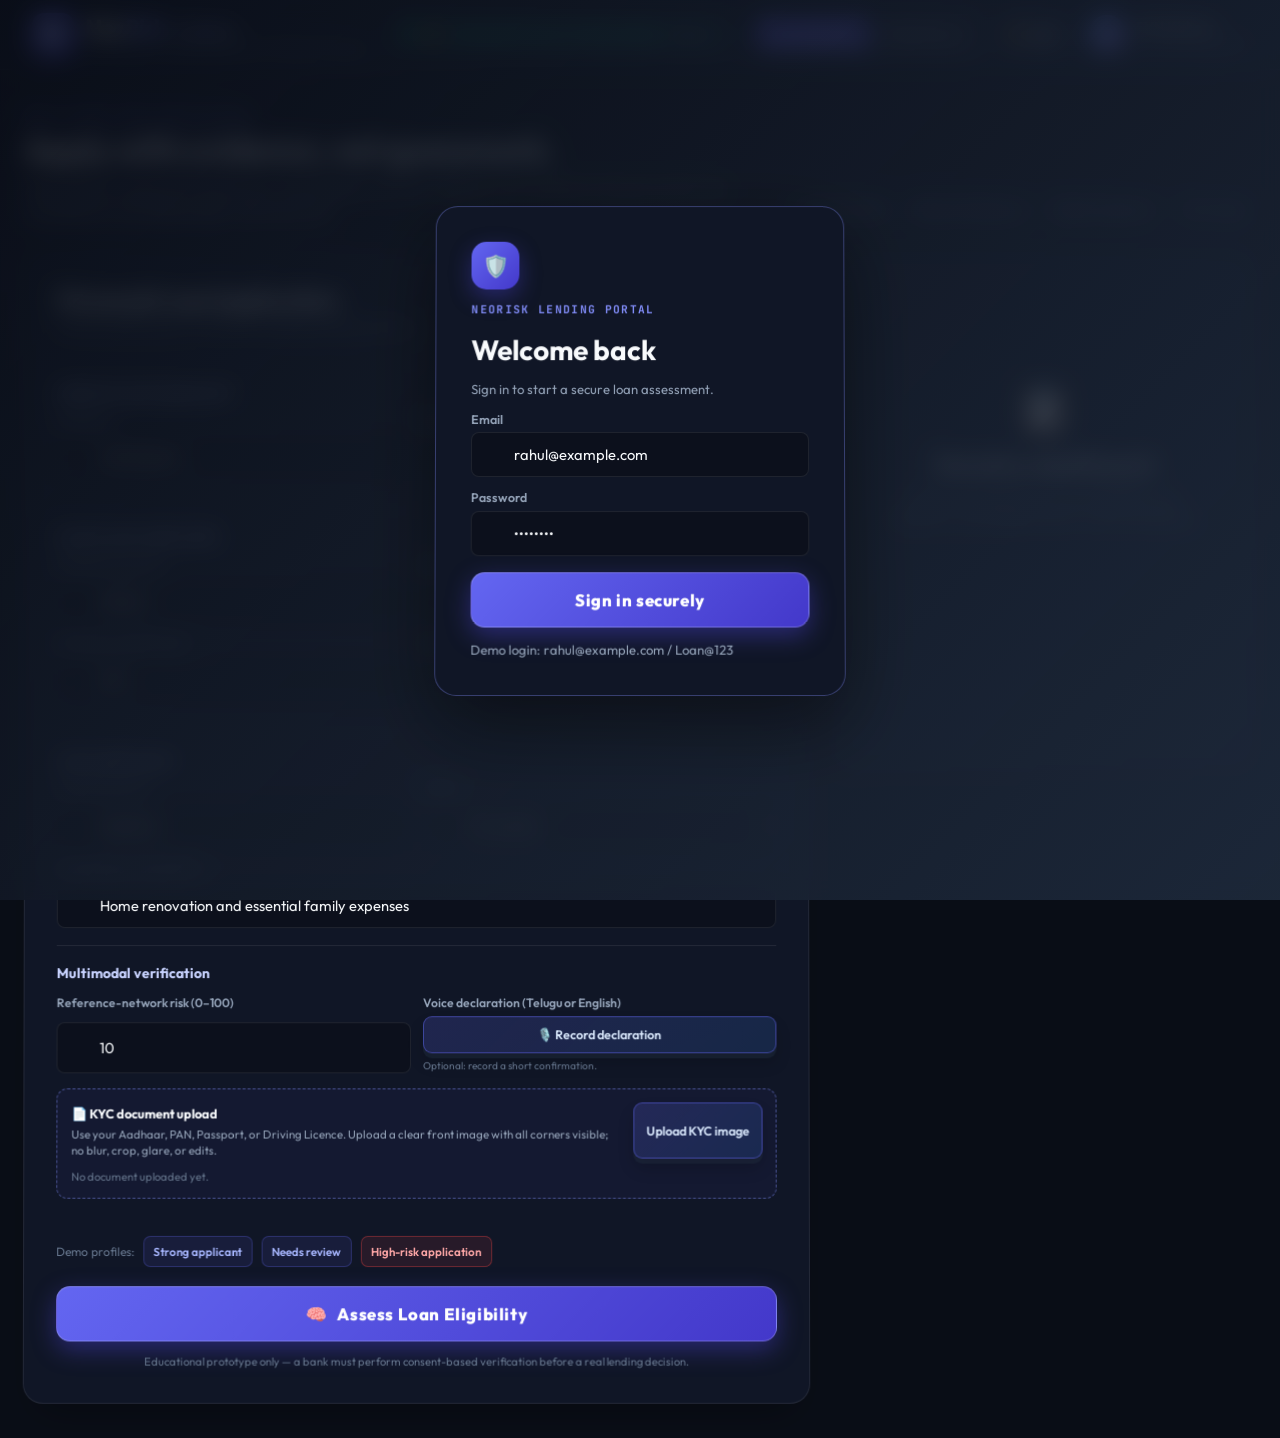
==== implementation/templates/index.html @ 33c54d76 "feat: Add PIN authentication (PhonePe-style) + update wallet owner to SVN Kishore" ====
<!DOCTYPE html>
<html lang="en">
<head>
  <meta charset="UTF-8">
  <meta name="viewport" content="width=device-width, initial-scale=1.0">
  <title>NeoRisk Lending — Multimodal Loan Assessment</title>
  <link rel="stylesheet" href="/static/css/style.css">
  <link rel="preconnect" href="https://fonts.googleapis.com">
  <link rel="preconnect" href="https://fonts.gstatic.com" crossorigin>
</head>
<body class="fintech-app">

<div class="login-overlay" id="login-overlay">
  <form class="login-card" onsubmit="loginUser(event)">
    <div class="login-mark">🛡️</div><span class="eyebrow">NEORISK LENDING PORTAL</span>
    <h1>Welcome back</h1><p>Sign in to start a secure loan assessment.</p>
    <label>Email<input id="login-email" class="app-input" type="email" value="rahul@example.com" required></label>
    <label>Password<input id="login-password" class="app-input" type="password" value="Loan@123" required></label>
    <button class="btn-pay-now" type="submit">Sign in securely</button>
    <small id="login-message">Demo login: rahul@example.com / Loan@123</small>
  </form>
</div>

<!-- ── TOAST NOTIFICATIONS ──────────────────────────────────────── -->
<div id="toast-container" aria-live="polite"></div>

<!-- ── NAVBAR ─────────────────────────────────────────────────── -->
<header class="app-header">
  <div class="header-inner">
    <div class="brand-group">
      <div class="brand-logo">
        <span class="logo-shield">🛡️</span>
      </div>
      <div class="brand-info">
        <div class="brand-title">Neo<span>Risk</span> <span class="badge-web">LENDING</span></div>
        <div class="brand-subtitle">Multimodal Loan Risk Assessment &bull; AI Decision Support</div>
      </div>
    </div>

    <!-- Center: AI Security Shield Status -->
    <div class="ai-shield-indicator" id="ai-shield-indicator" onclick="openInspector()">
      <span class="shield-pulse"></span>
      <span class="shield-icon">⚡</span>
      <span class="shield-text">AI Guardian Active (4 Deep Models)</span>
      <span class="shield-link">Inspect &rarr;</span>
    </div>

    <div class="mode-switch" aria-label="Application mode">
      <button class="mode-button active" id="loan-mode-button" onclick="setAppMode('loan')">Loan Assessment</button>
      <button class="mode-button" id="payment-mode-button" onclick="setAppMode('payment')">UPI Risk Demo</button>
    </div>

    <button class="theme-toggle" id="theme-toggle" type="button" onclick="toggleTheme()" aria-label="Switch color theme">☀️ <span>Light</span></button>

    <!-- Right: User Profile -->
    <div class="user-profile-header">
        <div class="user-avatar">SK</div>
       <div class="user-details">
         <div class="user-name" id="header-user-name">SVN Kishore</div>
        <div class="user-upi" id="header-upi">svnkishore@oksbi</div>
      </div>
    </div>
  </div>
</header>

<!-- ── MAIN APP CONTAINER ─────────────────────────────────────── -->
<section class="loan-workspace" id="loan-workspace">
  <div class="loan-intro">
    <div>
      <span class="eyebrow">END TO END LOAN APPLICATION</span>
      <h1>Apply with evidence, not guesswork.</h1>
      <p>Affordability, repayment behaviour, relationship risk, KYC, Telugu voice and loan-purpose intent are evaluated in one explainable credit decision.</p>
    </div>
    <div class="loan-model-tags"><span>Financial Profile</span><span>Repayment Sequence</span><span>Reference Network</span><span>KYC + Voice</span></div>
  </div>

  <div class="loan-grid">
    <form class="loan-form-card" id="loan-application-form" onsubmit="submitLoanApplication(event)">
      <div class="box-header"><h2>Personal Loan Application</h2><p>Fill the profile below to receive a simulated lender decision.</p></div>
      <div class="loan-form-section"><h3>Applicant and employment</h3>
        <div class="field-grid two"><label>Full name<input id="loan-name" class="app-input" required value="SVN Kishore"></label><label>Employment years<input id="loan-employment" class="app-input" type="number" min="0" step="0.5" required value="3"></label></div>
      </div>
      <div class="loan-form-section"><h3>Income and credit profile</h3>
        <div class="field-grid two"><label>Monthly income (₹)<input id="loan-income" class="app-input" type="number" min="1" required value="65000"></label><label>Monthly EMIs / obligations (₹)<input id="loan-obligations" class="app-input" type="number" min="0" required value="8000"></label><label>Credit score (300–900)<input id="loan-credit-score" class="app-input" type="number" min="300" max="900" required value="760"></label><label>Missed EMIs in last 12 months<input id="loan-missed-emis" class="app-input" type="number" min="0" max="12" required value="0"></label></div>
      </div>
      <div class="loan-form-section"><h3>Loan requirement</h3>
        <div class="field-grid two"><label>Loan amount (₹)<input id="loan-amount" class="app-input" type="number" min="10000" required value="300000"></label><label>Tenure<select id="loan-tenure" class="app-input"><option value="12">12 months</option><option value="24" selected>24 months</option><option value="36">36 months</option><option value="48">48 months</option><option value="60">60 months</option></select></label></div>
        <label>Loan purpose / declaration<input id="loan-purpose" class="app-input" value="Home renovation and essential family expenses" placeholder="Explain why you need the loan"></label>
      </div>
      <div class="loan-form-section"><h3>Multimodal verification</h3>
        <div class="field-grid two"><label>Reference-network risk (0–100)<input id="loan-network-risk" class="app-input" type="number" min="0" max="100" value="10"></label><div class="loan-voice-control"><span>Voice declaration (Telugu or English)</span><button class="btn-loan-voice" id="loan-voice-btn" type="button" onclick="toggleLoanVoice()">🎙️ Record declaration</button><small id="loan-voice-status">Optional: record a short confirmation.</small><input id="loan-voice" type="hidden"></div></div>
        <div class="kyc-upload-panel"><div><strong>📄 KYC document upload</strong><p>Use your Aadhaar, PAN, Passport, or Driving Licence. Upload a clear front image with all corners visible; no blur, crop, glare, or edits.</p></div><button type="button" class="btn-loan-voice" onclick="document.getElementById('loan-kyc-file').click()">Upload KYC image</button><input id="loan-kyc-file" type="file" accept="image/png,image/jpeg,image/webp" hidden onchange="uploadLoanKyc(event)"><small id="loan-kyc-status">No document uploaded yet.</small><input id="loan-kyc-score" type="hidden"></div>
      </div>
      <div class="loan-scenarios"><span>Demo profiles:</span><button type="button" onclick="loadLoanScenario('strong')">Strong applicant</button><button type="button" onclick="loadLoanScenario('review')">Needs review</button><button type="button" class="danger" onclick="loadLoanScenario('risky')">High-risk application</button></div>
      <button class="btn-pay-now loan-submit" type="submit"><span>🧠</span> Assess Loan Eligibility</button>
      <p class="loan-disclaimer">Educational prototype only — a bank must perform consent-based verification before a real lending decision.</p>
    </form>

    <aside class="loan-result-card" id="loan-result-card" aria-live="polite">
      <div class="result-empty" id="loan-result-empty"><div class="empty-icon">📋</div><h2>Decision dashboard</h2><p>Submit an application to view eligibility, risk evidence, and suitable lender recommendations.</p></div>
      <div id="loan-result-content" style="display:none;"></div>
    </aside>
  </div>
</section>

<main class="app-main" id="payment-workspace" style="display:none;">
  <div class="app-layout">

    <!-- ── LEFT: PAYMENT PORTAL ───────────────────────────────── -->
    <section class="payment-card-container">
      <div class="payment-box">
        <div class="box-header">
          <h2>Send Money via UPI</h2>
          <p>Transfer instantly to any bank account or UPI ID</p>
        </div>

        <!-- 1. Select / Enter Payee -->
        <div class="form-section">
          <label class="section-label">Payee / Recipient</label>
          
          <!-- Quick Contacts Selector -->
          <div class="quick-payees-list" id="quick-payees">
            <div class="payee-chip selected" onclick="selectPayee('ananya@okhdfcbank', 'Ananya Verma', 'friend')">
              <div class="payee-avatar friend">AV</div>
              <div class="payee-meta">
                <div class="payee-name">Ananya Verma</div>
                <div class="payee-upi">ananya@okhdfcbank</div>
              </div>
              <span class="verified-tag">✓ Verified</span>
            </div>

            <div class="payee-chip" onclick="selectPayee('electricity@bescom', 'BESCOM Electricity Bill', 'merchant')">
              <div class="payee-avatar merchant">⚡</div>
              <div class="payee-meta">
                <div class="payee-name">BESCOM Bill</div>
                <div class="payee-upi">electricity@bescom</div>
              </div>
              <span class="verified-tag">✓ Utility</span>
            </div>

            <div class="payee-chip alert" onclick="selectPayee('lottery_claim_99@upi', 'KBC Lottery Support', 'scammer')">
              <div class="payee-avatar scam">⚠️</div>
              <div class="payee-meta">
                <div class="payee-name">Lottery Prize Claim</div>
                <div class="payee-upi">lottery_claim_99@upi</div>
              </div>
              <span class="flag-tag">New Payee</span>
            </div>
          </div>

          <!-- Custom Payee Input -->
          <div class="input-with-icon">
            <span class="input-icon">👤</span>
            <input type="text" id="payee-input" class="app-input" 
                   value="ananya@okhdfcbank" 
                   placeholder="Enter UPI ID, Phone Number, or Account">
          </div>
        </div>

        <!-- 2. Enter Amount -->
        <div class="form-section">
          <label class="section-label">Enter Amount</label>
          <div class="amount-input-wrap">
            <span class="currency-symbol">₹</span>
            <input type="number" id="pay-amount" class="amount-input" value="1200" placeholder="0" min="1">
          </div>

          <!-- Quick Amount Chips -->
          <div class="quick-amounts">
            <button type="button" class="amount-chip" onclick="setAmount(200)">+₹200</button>
            <button type="button" class="amount-chip" onclick="setAmount(1200)">+₹1,200</button>
            <button type="button" class="amount-chip" onclick="setAmount(5000)">+₹5,000</button>
            <button type="button" class="amount-chip danger" onclick="setAmount(50000)">+₹50,000 (Max Drain)</button>
          </div>
        </div>

        <!-- 3. Add Note / Reason (Natural NLP Input for DeBERTa-v3) -->
        <div class="form-section">
          <label class="section-label">Add a Note (Purpose of Payment)</label>
          <div class="input-with-icon">
            <span class="input-icon">📝</span>
            <input type="text" id="pay-note" class="app-input" 
                   value="Dinner bill split from yesterday" 
                   placeholder="e.g. Dinner, rent, or urgent lottery claim...">
          </div>

          <!-- Quick Note Presets -->
          <div class="note-presets">
            <span class="presets-title">Sample Scenarios:</span>
            <button type="button" class="preset-tag success" onclick="setScenario('legit')">Normal: Dinner split</button>
            <button type="button" class="preset-tag telugu" onclick="setScenario('telugu')">తెలుగు: అర్జెంట్ డబ్బు</button>
            <button type="button" class="preset-tag danger" onclick="setScenario('fraud')">Phishing: Lottery OTP unblock</button>
          </div>
        </div>

        <!-- 4. Real-time Security Authorizations (Voice & KYC) -->
        <div class="security-accordion">
          <div class="security-accordion-header">
            <span>🛡️ Biometric &amp; Security Authorization</span>
            <span class="badge-optional">Secured by Whisper + ViT</span>
          </div>

          <div class="security-accordion-body">
            <!-- Voice Modality -->
            <div class="auth-row">
              <div class="auth-info">
                <div class="auth-title">🎙️ Voice Confirmation (Whisper ASR)</div>
                <div class="auth-desc">Speak in Telugu or English to authorize transaction</div>
              </div>
              <button type="button" class="btn-voice-auth" id="voice-auth-btn" onclick="toggleVoiceAuth()">
                <span id="voice-btn-label">Record Voice</span>
              </button>
            </div>
            
            <div class="voice-feedback" id="voice-feedback" style="display:none;">
              <canvas id="app-waveform" width="500" height="40"></canvas>
              <div class="voice-transcript-text" id="voice-transcript-text"></div>
            </div>

            <!-- KYC / ID Card Modality -->
            <div class="auth-row" style="margin-top: 12px;">
              <div class="auth-info">
                <div class="auth-title">📷 KYC ID Verification (ViT-B/16)</div>
                <div class="auth-desc">Required for high-value or unverified beneficiaries</div>
              </div>
              <button type="button" class="btn-kyc-upload" id="kyc-upload-btn" onclick="document.getElementById('kyc-file').click()">
                <span id="kyc-btn-label">Upload ID</span>
              </button>
              <input type="file" id="kyc-file" accept="image/*" style="display:none;" onchange="handleKYCUpload(event)">
            </div>
            <div class="kyc-preview-row" id="kyc-preview-row" style="display:none;">
              <img id="kyc-thumb" class="kyc-thumb" src="" alt="KYC Thumbnail">
              <span class="kyc-badge">✅ ID Attached for ViT Scanning</span>
            </div>
          </div>
        </div>

        <!-- 5. Pay Button -->
        <div class="action-section">
          <button type="button" class="btn-pay-now" id="pay-now-btn" onclick="executePayment()">
            <span class="lock-icon">🔒</span>
            <span id="pay-btn-text">PAY ₹1,200 NOW</span>
          </button>
          <div class="payment-disclaimer">
            <span>⚡ Instant Bank Settlement</span> &bull; 
            <span>🔒 256-bit Multi-Modal Neural Encryption</span>
          </div>
        </div>

      </div>
    </section>

    <!-- ── RIGHT: BANK CARD & ACTIVITY LEDGER ─────────────────── -->
    <aside class="banking-sidebar">
      
      <!-- Virtual SBI Debit Card -->
      <div class="bank-card sbi-card">
        <div class="card-chip-row">
          <div class="emv-chip"></div>
          <div class="card-type">RuPay Platinum</div>
        </div>
        <div class="card-balance-label">AVAILABLE BALANCE</div>
        <div class="card-balance-val" id="wallet-balance">₹50,000.00</div>
        <div class="card-footer">
          <div class="card-holder-meta">
            <div class="holder-name">RAHUL SHARMA</div>
            <div class="card-number">•••• •••• •••• 4219</div>
          </div>
          <div class="bank-brand">SBI</div>
        </div>
      </div>

      <!-- Quick Action Stats -->
      <div class="safety-stats-card">
        <div class="stat-header">
          <span>🛡️ NeoRisk AI Shield Status</span>
          <span class="live-dot"></span>
        </div>
        <div class="model-mini-grid">
          <div class="mini-model-pill" title="Vision Transformer"><span class="dot green"></span> ViT-B/16</div>
          <div class="mini-model-pill" title="NLP Intent Model"><span class="dot green"></span> DeBERTa-v3</div>
          <div class="mini-model-pill" title="Tabular PaySim Model"><span class="dot green"></span> FT-Transformer</div>
          <div class="mini-model-pill" title="Telugu Speech Model"><span class="dot green"></span> Whisper ASR</div>
        </div>
        <button class="btn-inspector-open" onclick="openInspector()">
          🔍 Open AI Security Inspector
        </button>
      </div>

      <!-- Recent Transactions Activity -->
      <div class="recent-activity-card">
        <div class="activity-header">
          <h3>Recent Transactions</h3>
          <span class="filter-text">Today</span>
        </div>
        <div class="activity-list" id="activity-list">
          <div class="activity-item success">
            <div class="act-icon">☕</div>
            <div class="act-info">
              <div class="act-title">Starbucks Cafe</div>
              <div class="act-time">10:42 AM &bull; UPI Payment</div>
            </div>
            <div class="act-amount debit">-₹350.00</div>
          </div>

          <div class="activity-item success">
            <div class="act-icon">💼</div>
            <div class="act-info">
              <div class="act-title">Salary Credited</div>
              <div class="act-time">Yesterday &bull; NEFT Transfer</div>
            </div>
            <div class="act-amount credit">+₹65,000.00</div>
          </div>

          <div class="activity-item blocked">
            <div class="act-icon">🛑</div>
            <div class="act-info">
              <div class="act-title">Phishing Scam Blocked</div>
              <div class="act-time">Yesterday &bull; AI Shield Defense</div>
            </div>
            <div class="act-amount blocked">BLOCKED</div>
          </div>
        </div>
      </div>

    </aside>

  </div>
</main>

<!-- ── PAYMENT RESULT MODAL (GPay / PhonePe Authentic Flow) ───── -->
<div class="modal-overlay" id="payment-modal" style="display:none;">
  <div class="result-card" id="result-card">

    <!-- Success State -->
    <div id="modal-success" style="display:none;">
      <div class="result-animation-icon success">
        <svg class="checkmark-svg" viewBox="0 0 52 52">
          <circle class="checkmark-circle" cx="26" cy="26" r="25" fill="none"/>
          <path class="checkmark-check" fill="none" d="M14.1 27.2l7.1 7.2 16.7-16.8"/>
        </svg>
      </div>
      <h2 class="result-title text-success">Payment Successful!</h2>
      <div class="result-amount" id="success-amount">₹1,200.00</div>
      <div class="result-payee" id="success-payee">Paid to Ananya Verma</div>
      
      <div class="receipt-box">
        <div class="receipt-row"><span>Transaction ID</span><span id="success-tx-id" class="mono">UPI/2026/...</span></div>
        <div class="receipt-row"><span>Debited From</span><span>SBI Account •••• 4219</span></div>
        <div class="receipt-row"><span>AI Risk Score</span><span class="text-success font-bold" id="success-risk-score">12 / 100 (Safe)</span></div>
      </div>

      <div class="modal-actions">
        <button class="btn-modal-primary" onclick="closeModal()">Done</button>
        <button class="btn-modal-secondary" onclick="viewAuditDetails()">🔍 View AI Security Audit</button>
      </div>
    </div>

    <!-- Blocked Fraud State -->
    <div id="modal-blocked" style="display:none;">
      <div class="result-animation-icon blocked">
        <div class="shield-block-icon">🛑</div>
      </div>
      <h2 class="result-title text-danger">Payment Blocked by AI Guardian</h2>
      <div class="result-sub-alert">Potential Financial Cyber Threat Prevented</div>
      <div class="result-amount danger" id="blocked-amount">₹50,000.00</div>
      
      <div class="threat-alert-box">
        <div class="threat-title">⚠️ Threat Analysis Detected:</div>
        <ul class="threat-list" id="blocked-reasons">
          <li>Account Draining Pattern: Whole balance transferred to empty beneficiary.</li>
          <li>NLP Phishing Intent: High-risk urgency keywords detected.</li>
        </ul>
      </div>

      <div class="receipt-box">
        <div class="receipt-row"><span>Target Account</span><span id="blocked-payee" class="mono">lottery_claim_99@upi</span></div>
        <div class="receipt-row"><span>Your Funds</span><span class="text-success font-bold">100% Protected (No money debited)</span></div>
        <div class="receipt-row"><span>Overall Risk Score</span><span class="text-danger font-bold" id="blocked-risk-score">84 / 100 (Critical)</span></div>
      </div>

      <div class="modal-actions">
        <button class="btn-modal-danger" onclick="closeModal()">Close &amp; Secure Account</button>
        <button class="btn-modal-secondary" onclick="viewAuditDetails()">🔍 Inspect AI Model Tensors</button>
      </div>
    </div>

    <!-- Flagged State -->
    <div id="modal-flagged" style="display:none;">
      <div class="result-animation-icon flagged">
        <div class="shield-flag-icon">⚠️</div>
      </div>
      <h2 class="result-title text-warning">Secondary Review Required</h2>
      <div class="result-sub-alert">Unusual activity detected. Bank verification needed.</div>
      <div class="result-amount warning" id="flagged-amount">₹15,000.00</div>

      <div class="threat-alert-box">
        <div class="threat-title">⚠️ Suspicious Indicators:</div>
        <ul class="threat-list" id="flagged-reasons"></ul>
      </div>

      <div class="modal-actions">
        <button class="btn-modal-primary" onclick="closeModal()">Proceed with OTP</button>
        <button class="btn-modal-secondary" onclick="viewAuditDetails()">🔍 View AI Audit</button>
      </div>
    </div>

  </div>
</div>

<!-- ── AI SECURITY INSPECTOR DRAWER (For Viva / Evaluation) ───── -->
<div class="inspector-drawer" id="inspector-drawer" style="display:none;">
  <div class="drawer-header">
    <div class="drawer-title-group">
      <div class="drawer-title">🛡️ NeoRisk AI Security Inspector</div>
      <div class="drawer-sub">Live Deep Learning Modality Diagnostics &bull; Team 30</div>
    </div>
    <button class="btn-close-drawer" onclick="closeInspector()">&times;</button>
  </div>

  <div class="drawer-content">
    
    <!-- Unified Risk Meter -->
    <div class="inspector-section">
      <div class="inspector-label">CROSS-ATTENTION FUSION GAUGE</div>
      <div class="gauge-display-mini">
        <div class="gauge-score-large" id="drawer-score">--</div>
        <div class="gauge-verdict-tag" id="drawer-verdict">Awaiting Transaction</div>
      </div>
    </div>

    <!-- 4 Modality Breakdown Bars -->
    <div class="inspector-section">
      <div class="inspector-label">MODALITY RISK PROBABILITIES</div>
      <div class="mod-meter-list">
        
        <div class="mod-meter-item">
          <div class="mod-meter-head">
            <span>🖼️ Vision (ViT-B/16)</span>
            <span id="drawer-prob-vit" class="mono font-bold">0%</span>
          </div>
          <div class="meter-bar-track">
            <div class="meter-bar-fill" id="drawer-bar-vit" style="width: 0%;"></div>
          </div>
        </div>

        <div class="mod-meter-item">
          <div class="mod-meter-head">
            <span>📝 Intent NLP (DeBERTa-v3)</span>
            <span id="drawer-prob-deberta" class="mono font-bold">0%</span>
          </div>
          <div class="meter-bar-track">
            <div class="meter-bar-fill" id="drawer-bar-deberta" style="width: 0%;"></div>
          </div>
        </div>

        <div class="mod-meter-item">
          <div class="mod-meter-head">
            <span>📊 Tabular Pattern (FT-Transformer)</span>
            <span id="drawer-prob-ft" class="mono font-bold">0%</span>
          </div>
          <div class="meter-bar-track">
            <div class="meter-bar-fill" id="drawer-bar-ft" style="width: 0%;"></div>
          </div>
        </div>

        <div class="mod-meter-item">
          <div class="mod-meter-head">
            <span>🎤 Voice &amp; Stress (Whisper ASR)</span>
            <span id="drawer-prob-whisper" class="mono font-bold">0%</span>
          </div>
          <div class="meter-bar-track">
            <div class="meter-bar-fill" id="drawer-bar-whisper" style="width: 0%;"></div>
          </div>
        </div>

      </div>
    </div>

    <!-- Live System Specs -->
    <div class="inspector-section">
      <div class="inspector-label">NEURAL NETWORK SPECIFICATIONS</div>
      <div class="specs-table">
        <div class="spec-row"><span>ViT-B/16</span><span class="mono">86M params &bull; 224x224 KYC</span></div>
        <div class="spec-row"><span>DeBERTa-v3</span><span class="mono">183M params &bull; 128 tokens</span></div>
        <div class="spec-row"><span>FT-Transformer</span><span class="mono">PaySim 12 Tabular Features</span></div>
        <div class="spec-row"><span>Whisper-TE</span><span class="mono">244M params &bull; Telugu ASR</span></div>
        <div class="spec-row"><span>Fusion</span><span class="mono">Cross-Attention (2 heads, 16-dim)</span></div>
      </div>
    </div>

  </div>
</div>

<script src="/static/js/main.js"></script>
</body>
</html>
---- static/css/style.css ----
@import url('https://fonts.googleapis.com/css2?family=Outfit:wght@300;400;500;600;700;800;900&family=JetBrains+Mono:wght@400;500;600;700&display=swap');

:root {
  --bg-main: #090d16;
  --bg-surface: #101626;
  --bg-surface-elevated: #161e33;
  --border-subtle: rgba(255, 255, 255, 0.08);
  --border-focus: #4f46e5;
  
  --primary: #4f46e5;
  --primary-gradient: linear-gradient(135deg, #6366f1 0%, #4338ca 100%);
  --success: #10b981;
  --success-bg: rgba(16, 185, 129, 0.12);
  --danger: #ef4444;
  --danger-bg: rgba(239, 68, 68, 0.12);
  --warning: #f59e0b;
  --warning-bg: rgba(245, 158, 11, 0.12);

  --text-primary: #f8fafc;
  --text-secondary: #94a3b8;
  --text-muted: #64748b;
  
  --radius-lg: 20px;
  --radius-md: 14px;
  --radius-sm: 8px;
  --font-mono: 'JetBrains Mono', monospace;
}

* {
  box-sizing: border-box;
  margin: 0;
  padding: 0;
}

body.fintech-app {
  background-color: var(--bg-main);
  color: var(--text-primary);
  font-family: 'Outfit', -apple-system, sans-serif;
  min-height: 100vh;
  display: flex;
  flex-direction: column;
  background-image: 
    radial-gradient(circle at 10% 20%, rgba(99, 102, 241, 0.06), transparent 30%),
    radial-gradient(circle at 90% 80%, rgba(16, 185, 129, 0.04), transparent 30%);
  background-attachment: fixed;
}

.login-overlay { position:fixed; inset:0; z-index:100; display:grid; place-items:center; padding:1rem; background:linear-gradient(135deg,rgba(9,13,22,.82),rgba(30,41,59,.92)); backdrop-filter:blur(12px); }
.login-card { width:min(410px,100%); display:grid; gap:.8rem; background:var(--bg-surface); border:1px solid rgba(129,140,248,.35); border-radius:22px; padding:2.2rem; box-shadow:0 28px 80px rgba(0,0,0,.48); transform:perspective(1000px) rotateX(1deg); }
.login-mark { width:48px; height:48px; display:grid; place-items:center; border-radius:15px; font-size:1.35rem; background:var(--primary-gradient); box-shadow:0 8px 22px rgba(79,70,229,.35); }.login-card h1{font-size:1.75rem;margin-top:.2rem}.login-card p,.login-card small{color:var(--text-secondary);font-size:.82rem;line-height:1.45}.login-card label{display:grid;gap:.35rem;color:var(--text-secondary);font-size:.78rem;font-weight:600}.login-card .app-input{width:100%;margin:0}.login-card .btn-pay-now{width:100%;margin-top:.25rem}

/* ── Loan assessment workspace ──────────────────────────────── */
.mode-switch { display:flex; gap:6px; padding:5px; background:rgba(255,255,255,.05); border:1px solid var(--border-subtle); border-radius:10px; }
.mode-button { border:0; background:transparent; color:var(--text-secondary); padding:7px 10px; border-radius:7px; font:600 .75rem 'Outfit',sans-serif; cursor:pointer; }
.mode-button.active { background:#4f46e5; color:#fff; }
.theme-toggle { display:flex; align-items:center; gap:5px; border:1px solid var(--border-subtle); background:rgba(255,255,255,.05); color:var(--text-primary); border-radius:999px; padding:7px 10px; cursor:pointer; font:600 .75rem 'Outfit',sans-serif; }
.loan-workspace { max-width:1300px; width:100%; margin:2.2rem auto; padding:0 1.5rem; }
.loan-intro { display:flex; align-items:end; justify-content:space-between; gap:2rem; margin:0 0 1.6rem; }
.eyebrow { color:#818cf8; font:700 .7rem var(--font-mono); letter-spacing:.12em; }
.loan-intro h1 { font-size:2rem; line-height:1.1; margin:.45rem 0 .6rem; }
.loan-intro p { max-width:720px; color:var(--text-secondary); line-height:1.5; }
.loan-model-tags { display:flex; flex-wrap:wrap; justify-content:flex-end; gap:.45rem; }
.loan-model-tags span { border:1px solid rgba(99,102,241,.42); border-radius:999px; color:#c7d2fe; padding:.42rem .65rem; font-size:.73rem; white-space:nowrap; }
.loan-grid { display:grid; grid-template-columns:minmax(0,1.3fr) minmax(330px,.7fr); gap:1.5rem; align-items:start; }
.loan-form-card,.loan-result-card { background:var(--bg-surface); border:1px solid var(--border-subtle); border-radius:var(--radius-lg); padding:2rem; box-shadow:0 20px 40px -15px rgba(0,0,0,.35); }
.loan-form-card,.loan-result-card,.bank-card,.safety-stats-card,.recent-activity-card { transform:perspective(1100px) rotateX(.35deg); transition:transform .25s ease,box-shadow .25s ease; }
.loan-form-card:hover,.loan-result-card:hover,.bank-card:hover,.safety-stats-card:hover,.recent-activity-card:hover { transform:perspective(1100px) rotateX(0) translateY(-4px); box-shadow:0 24px 52px -18px rgba(0,0,0,.48); }
.loan-form-section { border-top:1px solid var(--border-subtle); padding:1.1rem 0; }
.loan-form-section h3 { font-size:.88rem; margin-bottom:.8rem; color:#c7d2fe; }
.field-grid { display:grid; gap:.75rem; margin-bottom:.75rem; }
.field-grid.two { grid-template-columns:1fr 1fr; }
.loan-form-card label { display:grid; gap:.38rem; color:var(--text-secondary); font-size:.76rem; font-weight:600; }
.loan-form-card .app-input { width:100%; margin:0; }
.loan-form-card select.app-input { appearance:auto; }
.check-line { display:flex !important; align-items:center; grid-template-columns:auto 1fr; margin-top:.15rem; cursor:pointer; }
.check-line input { accent-color:#6366f1; width:16px; height:16px; }
.loan-voice-control { display:grid; gap:.38rem; color:var(--text-secondary); font-size:.76rem; font-weight:600; }
.loan-voice-control small { color:var(--text-muted); line-height:1.35; font-weight:400; }
.kyc-upload-panel { display:grid; grid-template-columns:1fr auto; gap:.65rem; margin-top:.9rem; padding:.85rem; border:1px dashed rgba(129,140,248,.48); border-radius:11px; background:rgba(99,102,241,.05); }.kyc-upload-panel strong{font-size:.8rem}.kyc-upload-panel p{margin:.25rem 0 0;color:var(--text-secondary);font-size:.72rem;line-height:1.4}.kyc-upload-panel small{grid-column:1/-1;color:var(--text-muted);font-size:.7rem;line-height:1.35}.kyc-upload-panel .kyc-status.safe{color:#34d399}.kyc-upload-panel .kyc-status.risk{color:#fca5a5}
.btn-loan-voice { border:1px solid rgba(99,102,241,.5); background:linear-gradient(135deg,rgba(99,102,241,.2),rgba(59,130,246,.16)); color:#dbeafe; padding:.65rem .75rem; border-radius:9px; font:600 .78rem 'Outfit',sans-serif; cursor:pointer; box-shadow:0 5px 0 rgba(30,41,59,.55),0 10px 16px rgba(0,0,0,.16); transition:all .15s ease; }
.btn-loan-voice:hover { transform:translateY(-2px); }.btn-loan-voice:active { transform:translateY(3px); box-shadow:0 2px 0 rgba(30,41,59,.55); }.btn-loan-voice.recording { background:linear-gradient(135deg,#dc2626,#ef4444); border-color:#fca5a5; animation:voicePulse 1s infinite; }.btn-loan-voice:disabled { opacity:.65; cursor:wait; }
@keyframes voicePulse { 50% { box-shadow:0 5px 0 rgba(127,29,29,.7),0 0 0 7px rgba(239,68,68,.12); } }
.loan-scenarios { display:flex; flex-wrap:wrap; align-items:center; gap:.55rem; margin:1.2rem 0; color:var(--text-muted); font-size:.75rem; }
.loan-scenarios button { color:#a5b4fc; background:rgba(99,102,241,.1); border:1px solid rgba(99,102,241,.28); padding:.42rem .6rem; border-radius:7px; cursor:pointer; font:600 .72rem 'Outfit',sans-serif; }
.loan-scenarios button.danger { color:#fca5a5; border-color:rgba(239,68,68,.35); background:rgba(239,68,68,.1); }
.loan-submit { width:100%; margin:0; }
.loan-disclaimer { margin-top:.85rem; text-align:center; color:var(--text-muted); font-size:.7rem; line-height:1.4; }
.loan-result-card { min-height:520px; position:sticky; top:86px; }
.result-empty { color:var(--text-secondary); text-align:center; padding:6rem 1rem; }
.result-empty h2 { color:var(--text-primary); margin:.8rem 0 .5rem; }
.result-empty p { line-height:1.5; font-size:.88rem; }
.empty-icon { font-size:2.8rem; }
.loan-decision { padding-bottom:1rem; border-bottom:1px solid var(--border-subtle); }
.loan-decision .decision-label { color:var(--text-muted); font:600 .7rem var(--font-mono); letter-spacing:.08em; }
.loan-decision h2 { margin:.4rem 0; font-size:1.45rem; }
.decision-approved { color:#34d399; }.decision-review { color:#fbbf24; }.decision-declined { color:#f87171; }
.score-circle { float:right; margin-top:-3.2rem; width:72px; height:72px; display:grid; place-items:center; border-radius:50%; border:4px solid currentColor; font-weight:800; }
.loan-metrics { display:grid; grid-template-columns:1fr 1fr; gap:.65rem; margin:1rem 0; }.loan-metric { padding:.7rem; background:rgba(255,255,255,.035); border-radius:9px; }.loan-metric span { display:block; color:var(--text-muted); font-size:.68rem; }.loan-metric strong { display:block; margin-top:.2rem; font-size:1rem; }
.loan-result-card h3 { font-size:.8rem; color:#c7d2fe; margin:1.15rem 0 .55rem; }.loan-factor-list { padding-left:1.15rem; color:var(--text-secondary); font-size:.78rem; line-height:1.5; }.loan-factor-list li { margin:.35rem 0; }
.bank-offer { border:1px solid var(--border-subtle); border-radius:10px; padding:.75rem; margin:.55rem 0; }.bank-offer strong { display:block; font-size:.84rem; }.bank-offer p { color:var(--text-secondary); font-size:.73rem; margin:.25rem 0 0; }
.bank-rule{margin:.5rem 0;padding:.65rem;border-left:3px solid #64748b;background:rgba(255,255,255,.035);border-radius:0 8px 8px 0}.bank-rule.eligible{border-color:#10b981}.bank-rule.ineligible{border-color:#ef4444}.bank-rule strong{font-size:.76rem}.bank-rule p,.bank-rule small{display:block;color:var(--text-secondary);font-size:.68rem;line-height:1.4;margin:.22rem 0 0}
@media (max-width:900px) { .loan-grid{grid-template-columns:1fr}.loan-result-card{position:static;min-height:auto}.loan-intro{align-items:flex-start;flex-direction:column}.loan-model-tags{justify-content:flex-start}.mode-switch{display:none} }
@media (max-width:560px) { .loan-workspace{padding:0 1rem}.loan-form-card,.loan-result-card{padding:1.25rem}.field-grid.two{grid-template-columns:1fr}.loan-intro h1{font-size:1.65rem} }

/* Light theme: familiar, airy Google-inspired surfaces with the same depth cues. */
body.light-theme { --bg-main:#f7f9fc; --bg-surface:#ffffff; --bg-surface-elevated:#f1f5f9; --border-subtle:rgba(30,41,59,.13); --text-primary:#172033; --text-secondary:#526074; --text-muted:#738096; --primary:#3367d6; --primary-gradient:linear-gradient(135deg,#4285f4,#6750a4); --success:#0f9d58; --danger:#db4437; --warning:#f4b400; background-color:#f7f9fc; background-image:radial-gradient(circle at 5% 5%,rgba(66,133,244,.12),transparent 30%),radial-gradient(circle at 95% 75%,rgba(15,157,88,.10),transparent 25%); }
body.light-theme .app-header { background:rgba(255,255,255,.86); box-shadow:0 1px 0 rgba(30,41,59,.08); }
body.light-theme .loan-form-card,body.light-theme .loan-result-card,body.light-theme .safety-stats-card,body.light-theme .recent-activity-card { box-shadow:0 12px 28px rgba(43,60,90,.10),0 2px 5px rgba(43,60,90,.06); }
body.light-theme .loan-metric,body.light-theme .mode-switch,body.light-theme .theme-toggle { background:rgba(51,103,214,.055); }
body.light-theme .mode-button.active { background:#4285f4; }.light-theme .btn-loan-voice { color:#1e3a8a; box-shadow:0 5px 0 #cbd5e1,0 10px 16px rgba(43,60,90,.12); }.light-theme .brand-title span { color:#4285f4; }
body.light-theme .app-input { background:#fff; color:#172033; border-color:#cbd5e1; box-shadow:inset 0 1px 2px rgba(15,23,42,.04); }
body.light-theme .loan-form-card label { color:#475569; } body.light-theme .loan-form-section h3 { color:#334e9a; }
body.light-theme .loan-model-tags span { color:#2547a5; border-color:rgba(66,133,244,.35); background:rgba(66,133,244,.04); }
body.light-theme .login-overlay{background:linear-gradient(135deg,rgba(234,241,255,.82),rgba(244,250,248,.9))}.light-theme .login-card{box-shadow:0 24px 65px rgba(43,60,90,.22)}.light-theme .kyc-upload-panel{background:rgba(66,133,244,.035);border-color:rgba(66,133,244,.4)}.light-theme .kyc-upload-panel .kyc-status.safe{color:#087f3e}.light-theme .kyc-upload-panel .kyc-status.risk{color:#b42318}

/* ── HEADER ───────────────────────────────────────────────────── */
.app-header {
  background: rgba(16, 22, 38, 0.85);
  backdrop-filter: blur(16px);
  border-bottom: 1px solid var(--border-subtle);
  position: sticky;
  top: 0;
  z-index: 50;
  padding: 0.8rem 2rem;
}

.header-inner {
  max-width: 1400px;
  margin: 0 auto;
  display: flex;
  justify-content: space-between;
  align-items: center;
  gap: 1rem;
}

.brand-group {
  display: flex;
  align-items: center;
  gap: 12px;
}

.brand-logo {
  width: 42px;
  height: 42px;
  border-radius: 12px;
  background: var(--primary-gradient);
  display: flex;
  align-items: center;
  justify-content: center;
  box-shadow: 0 4px 14px rgba(79, 70, 229, 0.35);
}

.logo-shield {
  font-size: 1.3rem;
}

.brand-title {
  font-size: 1.35rem;
  font-weight: 800;
  letter-spacing: -0.5px;
}

.brand-title span {
  color: #818cf8;
}

.badge-web {
  font-size: 0.65rem;
  font-weight: 700;
  background: rgba(255, 255, 255, 0.1);
  padding: 2px 6px;
  border-radius: 4px;
  letter-spacing: 1px;
  margin-left: 4px;
}

.brand-subtitle {
  font-size: 0.74rem;
  color: var(--text-muted);
}

/* AI Shield Status Header */
.ai-shield-indicator {
  display: flex;
  align-items: center;
  gap: 8px;
  background: rgba(16, 185, 129, 0.1);
  border: 1px solid rgba(16, 185, 129, 0.3);
  padding: 6px 14px;
  border-radius: 999px;
  cursor: pointer;
  transition: all 0.25s ease;
}

.ai-shield-indicator:hover {
  background: rgba(16, 185, 129, 0.18);
  transform: translateY(-1px);
}

.shield-pulse {
  width: 8px;
  height: 8px;
  border-radius: 50%;
  background: var(--success);
  box-shadow: 0 0 8px var(--success);
}

.shield-text {
  font-size: 0.8rem;
  font-weight: 600;
  color: #34d399;
}

.shield-link {
  font-size: 0.74rem;
  color: var(--text-secondary);
}

/* User Profile Header */
.user-profile-header {
  display: flex;
  align-items: center;
  gap: 10px;
}

.user-avatar {
  width: 38px;
  height: 38px;
  border-radius: 50%;
  background: linear-gradient(135deg, #3b82f6, #8b5cf6);
  display: flex;
  align-items: center;
  justify-content: center;
  font-weight: 700;
  font-size: 0.85rem;
  color: #fff;
  border: 2px solid rgba(255, 255, 255, 0.1);
}

.user-name {
  font-size: 0.88rem;
  font-weight: 600;
}

.user-upi {
  font-size: 0.72rem;
  color: var(--text-muted);
  font-family: var(--font-mono);
}

/* ── MAIN LAYOUT ──────────────────────────────────────────────── */
.app-main {
  flex: 1;
  max-width: 1300px;
  width: 100%;
  margin: 2.2rem auto;
  padding: 0 1.5rem;
}

.app-layout {
  display: grid;
  grid-template-columns: 1fr 400px;
  gap: 2rem;
  align-items: start;
}

/* ── LEFT PAYMENT BOX ─────────────────────────────────────────── */
.payment-box {
  background: var(--bg-surface);
  border: 1px solid var(--border-subtle);
  border-radius: var(--radius-lg);
  padding: 2.2rem;
  box-shadow: 0 20px 40px -15px rgba(0, 0, 0, 0.45);
}

.box-header {
  margin-bottom: 1.8rem;
}

.box-header h2 {
  font-size: 1.5rem;
  font-weight: 800;
  letter-spacing: -0.4px;
}

.box-header p {
  font-size: 0.88rem;
  color: var(--text-secondary);
  margin-top: 4px;
}

.form-section {
  margin-bottom: 1.8rem;
}

.section-label {
  display: block;
  font-size: 0.82rem;
  font-weight: 700;
  text-transform: uppercase;
  letter-spacing: 0.8px;
  color: var(--text-secondary);
  margin-bottom: 0.7rem;
}

/* Quick Payees */
.quick-payees-list {
  display: grid;
  grid-template-columns: repeat(3, 1fr);
  gap: 10px;
  margin-bottom: 1rem;
}

.payee-chip {
  background: var(--bg-surface-elevated);
  border: 1px solid var(--border-subtle);
  border-radius: var(--radius-md);
  padding: 12px;
  cursor: pointer;
  display: flex;
  flex-direction: column;
  gap: 6px;
  transition: all 0.25s ease;
  position: relative;
}

.payee-chip:hover {
  transform: translateY(-2px);
  border-color: rgba(255, 255, 255, 0.2);
}

.payee-chip.selected {
  border-color: var(--primary);
  background: rgba(99, 102, 241, 0.1);
  box-shadow: 0 0 0 2px rgba(99, 102, 241, 0.3);
}

.payee-chip.alert {
  border-color: rgba(239, 68, 68, 0.35);
  background: rgba(239, 68, 68, 0.05);
}

.payee-avatar {
  width: 32px;
  height: 32px;
  border-radius: 50%;
  display: flex;
  align-items: center;
  justify-content: center;
  font-weight: 700;
  font-size: 0.8rem;
}

.payee-avatar.friend { background: #3b82f6; color: #fff; }
.payee-avatar.merchant { background: #f59e0b; color: #fff; }
.payee-avatar.scam { background: #ef4444; color: #fff; }

.payee-name {
  font-size: 0.85rem;
  font-weight: 700;
  white-space: nowrap;
  overflow: hidden;
  text-overflow: ellipsis;
}

.payee-upi {
  font-size: 0.7rem;
  color: var(--text-muted);
  font-family: var(--font-mono);
  white-space: nowrap;
  overflow: hidden;
  text-overflow: ellipsis;
}

.verified-tag {
  font-size: 0.65rem;
  color: #34d399;
  font-weight: 600;
}

.flag-tag {
  font-size: 0.65rem;
  color: #f87171;
  font-weight: 600;
}

/* Inputs with Icons */
.input-with-icon {
  position: relative;
}

.input-icon {
  position: absolute;
  left: 14px;
  top: 50%;
  transform: translateY(-50%);
  font-size: 1.1rem;
}

.app-input {
  width: 100%;
  padding: 12px 14px 12px 42px;
  background: rgba(0, 0, 0, 0.25);
  border: 1px solid var(--border-subtle);
  border-radius: var(--radius-sm);
  color: var(--text-primary);
  font-family: 'Outfit', sans-serif;
  font-size: 0.92rem;
  transition: all 0.25s ease;
}

.app-input:focus {
  outline: none;
  border-color: var(--border-focus);
  box-shadow: 0 0 0 3px rgba(79, 70, 229, 0.25);
}

/* Amount Input Box */
.amount-input-wrap {
  display: flex;
  align-items: center;
  background: rgba(0, 0, 0, 0.3);
  border: 2px solid var(--border-subtle);
  border-radius: var(--radius-md);
  padding: 10px 18px;
  transition: all 0.25s ease;
}

.amount-input-wrap:focus-within {
  border-color: var(--border-focus);
  box-shadow: 0 0 0 3px rgba(79, 70, 229, 0.25);
}

.currency-symbol {
  font-size: 2.2rem;
  font-weight: 800;
  color: var(--text-secondary);
  margin-right: 8px;
}

.amount-input {
  width: 100%;
  background: transparent;
  border: none;
  font-size: 2.2rem;
  font-weight: 800;
  color: #fff;
  font-family: 'Outfit', sans-serif;
}

.amount-input:focus {
  outline: none;
}

.quick-amounts {
  display: flex;
  gap: 8px;
  margin-top: 10px;
}

.amount-chip {
  padding: 6px 14px;
  border-radius: 999px;
  background: var(--bg-surface-elevated);
  border: 1px solid var(--border-subtle);
  color: var(--text-secondary);
  font-size: 0.8rem;
  font-weight: 600;
  cursor: pointer;
  transition: all 0.2s ease;
}

.amount-chip:hover {
  color: #fff;
  border-color: rgba(255, 255, 255, 0.25);
}

.amount-chip.danger {
  color: #f87171;
  border-color: rgba(239, 68, 68, 0.3);
}

.amount-chip.danger:hover {
  background: rgba(239, 68, 68, 0.15);
}

/* Note Presets */
.note-presets {
  display: flex;
  align-items: center;
  gap: 8px;
  flex-wrap: wrap;
  margin-top: 10px;
}

.presets-title {
  font-size: 0.74rem;
  color: var(--text-muted);
  text-transform: uppercase;
  font-weight: 600;
}

.preset-tag {
  padding: 4px 10px;
  border-radius: 6px;
  font-size: 0.76rem;
  font-weight: 600;
  cursor: pointer;
  border: 1px solid var(--border-subtle);
  background: rgba(255, 255, 255, 0.03);
  color: var(--text-secondary);
  transition: all 0.2s ease;
}

.preset-tag.success { border-color: rgba(16, 185, 129, 0.3); color: #6ee7b7; }
.preset-tag.telugu { border-color: rgba(245, 158, 11, 0.3); color: #fde68a; }
.preset-tag.danger { border-color: rgba(239, 68, 68, 0.3); color: #fca5a5; }

/* Security Accordion */
.security-accordion {
  background: rgba(0, 0, 0, 0.2);
  border: 1px solid var(--border-subtle);
  border-radius: var(--radius-md);
  overflow: hidden;
  margin-bottom: 2rem;
}

.security-accordion-header {
  padding: 12px 16px;
  background: rgba(255, 255, 255, 0.02);
  border-bottom: 1px solid var(--border-subtle);
  display: flex;
  justify-content: space-between;
  align-items: center;
  font-size: 0.85rem;
  font-weight: 700;
}

.badge-optional {
  font-size: 0.7rem;
  color: #818cf8;
  font-weight: 600;
}

.security-accordion-body {
  padding: 14px 16px;
}

.auth-row {
  display: flex;
  justify-content: space-between;
  align-items: center;
  gap: 12px;
}

.auth-title {
  font-size: 0.85rem;
  font-weight: 600;
}

.auth-desc {
  font-size: 0.74rem;
  color: var(--text-muted);
}

.btn-voice-auth, .btn-kyc-upload {
  padding: 8px 14px;
  border-radius: var(--radius-sm);
  background: var(--bg-surface-elevated);
  border: 1px solid var(--border-subtle);
  color: #cbd5e1;
  font-size: 0.8rem;
  font-weight: 600;
  cursor: pointer;
  white-space: nowrap;
  transition: all 0.2s ease;
}

.btn-voice-auth.recording {
  background: rgba(239, 68, 68, 0.2);
  border-color: var(--danger);
  color: #fca5a5;
  animation: recPulse 1.5s infinite;
}

@keyframes recPulse {
  0% { box-shadow: 0 0 0 0 rgba(239, 68, 68, 0.4); }
  70% { box-shadow: 0 0 0 10px rgba(239, 68, 68, 0); }
  100% { box-shadow: 0 0 0 0 rgba(239, 68, 68, 0); }
}

.voice-feedback {
  margin-top: 10px;
  background: rgba(0, 0, 0, 0.35);
  border-radius: 6px;
  padding: 8px;
}

#app-waveform {
  width: 100%;
  height: 40px;
  display: block;
}

.voice-transcript-text {
  font-size: 0.78rem;
  color: #cbd5e1;
  font-family: var(--font-mono);
  margin-top: 4px;
}

.kyc-preview-row {
  display: flex;
  align-items: center;
  gap: 10px;
  margin-top: 10px;
  padding: 6px;
  background: rgba(0, 0, 0, 0.2);
  border-radius: 6px;
}

.kyc-thumb {
  width: 44px;
  height: 32px;
  object-fit: cover;
  border-radius: 4px;
  border: 1px solid var(--border-subtle);
}

.kyc-badge {
  font-size: 0.75rem;
  color: var(--success);
  font-weight: 600;
}

/* Pay Now Button */
.btn-pay-now {
  width: 100%;
  padding: 16px;
  border-radius: var(--radius-md);
  background: var(--primary-gradient);
  border: 1px solid rgba(255, 255, 255, 0.2);
  color: #fff;
  font-family: 'Outfit', sans-serif;
  font-size: 1.05rem;
  font-weight: 800;
  letter-spacing: 0.6px;
  cursor: pointer;
  display: flex;
  align-items: center;
  justify-content: center;
  gap: 10px;
  box-shadow: 0 8px 24px rgba(79, 70, 229, 0.4);
  transition: all 0.25s ease;
}

.btn-pay-now:hover {
  transform: translateY(-2px);
  box-shadow: 0 12px 30px rgba(79, 70, 229, 0.55);
}

.payment-disclaimer {
  text-align: center;
  font-size: 0.75rem;
  color: var(--text-muted);
  margin-top: 12px;
}

/* ── RIGHT BANKING SIDEBAR ────────────────────────────────────── */
.banking-sidebar {
  display: flex;
  flex-direction: column;
  gap: 1.5rem;
}

/* Virtual SBI Debit Card */
.bank-card.sbi-card {
  background: linear-gradient(135deg, #0b2545 0%, #134074 50%, #001220 100%);
  border: 1px solid rgba(255, 255, 255, 0.15);
  border-radius: var(--radius-lg);
  padding: 1.8rem;
  color: #fff;
  box-shadow: 0 20px 40px rgba(0, 0, 0, 0.5);
  position: relative;
  overflow: hidden;
}

.bank-card::after {
  content: '';
  position: absolute;
  top: -50%;
  right: -30%;
  width: 250px;
  height: 250px;
  background: radial-gradient(circle, rgba(255, 255, 255, 0.1), transparent 70%);
  border-radius: 50%;
}

.card-chip-row {
  display: flex;
  justify-content: space-between;
  align-items: center;
  margin-bottom: 1.6rem;
}

.emv-chip {
  width: 42px;
  height: 32px;
  background: linear-gradient(135deg, #d4af37, #f3e5ab, #aa771c);
  border-radius: 6px;
  border: 1px solid rgba(0, 0, 0, 0.3);
}

.card-type {
  font-size: 0.75rem;
  font-weight: 700;
  letter-spacing: 1px;
  text-transform: uppercase;
  color: #93c5fd;
}

.card-balance-label {
  font-size: 0.7rem;
  font-weight: 700;
  color: #94a3b8;
  letter-spacing: 1px;
}

.card-balance-val {
  font-size: 1.9rem;
  font-weight: 900;
  letter-spacing: -0.5px;
  margin-top: 2px;
  margin-bottom: 1.5rem;
}

.card-footer {
  display: flex;
  justify-content: space-between;
  align-items: flex-end;
}

.holder-name {
  font-size: 0.78rem;
  font-weight: 700;
  letter-spacing: 1px;
}

.card-number {
  font-size: 0.74rem;
  font-family: var(--font-mono);
  color: #94a3b8;
  margin-top: 2px;
}

.bank-brand {
  font-size: 1.3rem;
  font-weight: 900;
  color: #60a5fa;
  letter-spacing: 1px;
}

/* AI Shield Status Card */
.safety-stats-card {
  background: var(--bg-surface);
  border: 1px solid var(--border-subtle);
  border-radius: var(--radius-md);
  padding: 1.2rem;
}

.stat-header {
  display: flex;
  justify-content: space-between;
  align-items: center;
  font-size: 0.85rem;
  font-weight: 700;
  margin-bottom: 10px;
}

.live-dot {
  width: 8px;
  height: 8px;
  border-radius: 50%;
  background: var(--success);
  box-shadow: 0 0 8px var(--success);
}

.model-mini-grid {
  display: grid;
  grid-template-columns: 1fr 1fr;
  gap: 8px;
  margin-bottom: 12px;
}

.mini-model-pill {
  background: var(--bg-surface-elevated);
  border: 1px solid var(--border-subtle);
  border-radius: 6px;
  padding: 6px 8px;
  font-size: 0.72rem;
  font-weight: 600;
  display: flex;
  align-items: center;
  gap: 6px;
  color: #cbd5e1;
}

.dot.green {
  width: 6px;
  height: 6px;
  border-radius: 50%;
  background: var(--success);
}

.btn-inspector-open {
  width: 100%;
  padding: 8px;
  border-radius: 6px;
  background: rgba(99, 102, 241, 0.12);
  border: 1px solid rgba(99, 102, 241, 0.3);
  color: #a5b4fc;
  font-size: 0.78rem;
  font-weight: 700;
  cursor: pointer;
  transition: all 0.2s ease;
}

.btn-inspector-open:hover {
  background: rgba(99, 102, 241, 0.22);
}

/* Recent Activity List */
.recent-activity-card {
  background: var(--bg-surface);
  border: 1px solid var(--border-subtle);
  border-radius: var(--radius-md);
  padding: 1.4rem;
}

.activity-header {
  display: flex;
  justify-content: space-between;
  align-items: center;
  margin-bottom: 1rem;
}

.activity-header h3 {
  font-size: 0.95rem;
  font-weight: 700;
}

.filter-text {
  font-size: 0.75rem;
  color: var(--text-muted);
}

.activity-list {
  display: flex;
  flex-direction: column;
  gap: 10px;
}

.activity-item {
  display: flex;
  align-items: center;
  gap: 12px;
  padding: 8px 10px;
  border-radius: 8px;
  background: var(--bg-surface-elevated);
  border: 1px solid var(--border-subtle);
}

.act-icon {
  font-size: 1.2rem;
}

.act-info {
  flex: 1;
}

.act-title {
  font-size: 0.82rem;
  font-weight: 600;
}

.act-time {
  font-size: 0.7rem;
  color: var(--text-muted);
}

.act-amount {
  font-size: 0.82rem;
  font-weight: 700;
  font-family: var(--font-mono);
}

.act-amount.debit { color: #f87171; }
.act-amount.credit { color: #34d399; }
.act-amount.blocked { color: #ef4444; font-size: 0.72rem; }

/* ── GPAY / PHONEPE AUTHENTIC RESULT MODAL ────────────────────── */
.modal-overlay {
  position: fixed;
  inset: 0;
  background: rgba(4, 7, 14, 0.85);
  backdrop-filter: blur(12px);
  display: flex;
  align-items: center;
  justify-content: center;
  z-index: 1000;
  padding: 1rem;
  animation: fadeIn 0.25s ease;
}

@keyframes fadeIn {
  from { opacity: 0; }
  to { opacity: 1; }
}

.result-card {
  background: #111827;
  border: 1px solid rgba(255, 255, 255, 0.12);
  border-radius: 24px;
  max-width: 460px;
  width: 100%;
  padding: 2.2rem;
  text-align: center;
  box-shadow: 0 25px 60px rgba(0, 0, 0, 0.6);
  animation: scaleIn 0.3s cubic-bezier(0.16, 1, 0.3, 1);
}

@keyframes scaleIn {
  from { transform: scale(0.92); opacity: 0; }
  to { transform: scale(1); opacity: 1; }
}

/* Checkmark Animation (GPay Style) */
.result-animation-icon {
  width: 80px;
  height: 80px;
  margin: 0 auto 1.2rem;
  border-radius: 50%;
  display: flex;
  align-items: center;
  justify-content: center;
}

.result-animation-icon.success {
  background: rgba(16, 185, 129, 0.15);
}

.result-animation-icon.blocked {
  background: rgba(239, 68, 68, 0.15);
}

.result-animation-icon.flagged {
  background: rgba(245, 158, 11, 0.15);
}

.shield-block-icon, .shield-flag-icon {
  font-size: 2.8rem;
}

.checkmark-svg {
  width: 60px;
  height: 60px;
  border-radius: 50%;
  stroke-width: 3;
  stroke: #10b981;
  stroke-miterlimit: 10;
  animation: stroke 0.6s cubic-bezier(0.65, 0, 0.45, 1) forwards;
}

.checkmark-circle {
  stroke-dasharray: 166;
  stroke-dashoffset: 166;
  stroke-width: 3;
  stroke-miterlimit: 10;
  stroke: #10b981;
  fill: none;
  animation: stroke 0.6s cubic-bezier(0.65, 0, 0.45, 1) forwards;
}

.checkmark-check {
  transform-origin: 50% 50%;
  stroke-dasharray: 48;
  stroke-dashoffset: 48;
  stroke: #10b981;
  animation: stroke 0.3s cubic-bezier(0.65, 0, 0.45, 1) 0.6s forwards;
}

@keyframes stroke {
  100% { stroke-dashoffset: 0; }
}

.result-title {
  font-size: 1.4rem;
  font-weight: 800;
}

.result-sub-alert {
  font-size: 0.8rem;
  color: var(--text-muted);
  margin-top: 4px;
}

.result-amount {
  font-size: 2.4rem;
  font-weight: 900;
  margin: 0.8rem 0 0.2rem;
}

.result-amount.danger { color: #f87171; }
.result-amount.warning { color: #fbbf24; }

.result-payee {
  font-size: 0.95rem;
  color: var(--text-secondary);
  margin-bottom: 1.5rem;
}

.receipt-box {
  background: rgba(0, 0, 0, 0.3);
  border: 1px solid var(--border-subtle);
  border-radius: var(--radius-sm);
  padding: 12px 16px;
  margin-bottom: 1.5rem;
  text-align: left;
  display: flex;
  flex-direction: column;
  gap: 8px;
  font-size: 0.82rem;
}

.receipt-row {
  display: flex;
  justify-content: space-between;
  color: var(--text-secondary);
}

.receipt-row span:last-child {
  color: #fff;
}

.threat-alert-box {
  background: rgba(239, 68, 68, 0.1);
  border: 1px solid rgba(239, 68, 68, 0.3);
  border-radius: var(--radius-sm);
  padding: 12px;
  text-align: left;
  margin-bottom: 1.2rem;
}

.threat-title {
  font-size: 0.82rem;
  font-weight: 700;
  color: #f87171;
  margin-bottom: 6px;
}

.threat-list {
  padding-left: 18px;
  font-size: 0.78rem;
  color: #cbd5e1;
}

.threat-list li {
  margin-bottom: 4px;
}

.modal-actions {
  display: flex;
  flex-direction: column;
  gap: 8px;
}

.btn-modal-primary {
  padding: 12px;
  border-radius: var(--radius-sm);
  background: var(--primary);
  border: none;
  color: #fff;
  font-weight: 700;
  cursor: pointer;
}

.btn-modal-danger {
  padding: 12px;
  border-radius: var(--radius-sm);
  background: var(--danger);
  border: none;
  color: #fff;
  font-weight: 700;
  cursor: pointer;
}

.btn-modal-secondary {
  padding: 10px;
  border-radius: var(--radius-sm);
  background: transparent;
  border: 1px solid var(--border-subtle);
  color: var(--text-secondary);
  font-size: 0.82rem;
  font-weight: 600;
  cursor: pointer;
}

.btn-modal-secondary:hover {
  color: #fff;
  border-color: rgba(255, 255, 255, 0.25);
}

/* ── AI SECURITY INSPECTOR DRAWER ─────────────────────────────── */
.inspector-drawer {
  position: fixed;
  top: 0;
  right: 0;
  width: 440px;
  height: 100vh;
  background: #0d1322;
  border-left: 1px solid var(--border-subtle);
  box-shadow: -20px 0 50px rgba(0, 0, 0, 0.6);
  z-index: 2000;
  display: flex;
  flex-direction: column;
  animation: slideDrawer 0.3s cubic-bezier(0.16, 1, 0.3, 1);
}

@keyframes slideDrawer {
  from { transform: translateX(100%); }
  to { transform: translateX(0); }
}

.drawer-header {
  padding: 1.4rem;
  border-bottom: 1px solid var(--border-subtle);
  display: flex;
  justify-content: space-between;
  align-items: center;
}

.drawer-title {
  font-size: 1.05rem;
  font-weight: 800;
}

.drawer-sub {
  font-size: 0.72rem;
  color: var(--text-muted);
}

.btn-close-drawer {
  background: transparent;
  border: none;
  color: var(--text-secondary);
  font-size: 1.6rem;
  cursor: pointer;
}

.drawer-content {
  flex: 1;
  overflow-y: auto;
  padding: 1.4rem;
  display: flex;
  flex-direction: column;
  gap: 1.5rem;
}

.inspector-section {
  background: var(--bg-surface);
  border: 1px solid var(--border-subtle);
  border-radius: var(--radius-md);
  padding: 1.2rem;
}

.inspector-label {
  font-size: 0.7rem;
  font-weight: 700;
  letter-spacing: 1px;
  color: var(--text-muted);
  text-transform: uppercase;
  margin-bottom: 0.8rem;
}

.gauge-display-mini {
  text-align: center;
  padding: 0.8rem 0;
}

.gauge-score-large {
  font-size: 3rem;
  font-weight: 900;
  color: #fff;
}

.gauge-verdict-tag {
  font-size: 0.82rem;
  font-weight: 700;
  color: var(--text-secondary);
  margin-top: 4px;
}

.mod-meter-list {
  display: flex;
  flex-direction: column;
  gap: 10px;
}

.mod-meter-head {
  display: flex;
  justify-content: space-between;
  font-size: 0.78rem;
  margin-bottom: 4px;
}

.meter-bar-track {
  width: 100%;
  height: 6px;
  background: rgba(255, 255, 255, 0.08);
  border-radius: 999px;
  overflow: hidden;
}

.meter-bar-fill {
  height: 100%;
  background: var(--primary);
  border-radius: 999px;
  transition: width 0.6s ease, background-color 0.3s ease;
}

.specs-table {
  display: flex;
  flex-direction: column;
  gap: 8px;
  font-size: 0.76rem;
}

.spec-row {
  display: flex;
  justify-content: space-between;
  padding-bottom: 6px;
  border-bottom: 1px solid rgba(255, 255, 255, 0.04);
}

.spec-row span:last-child {
  color: #cbd5e1;
}

/* Utilities */
.mono { font-family: var(--font-mono); }
.text-success { color: #34d399; }
.text-danger { color: #f87171; }
.text-warning { color: #fbbf24; }
.font-bold { font-weight: 700; }

@media (max-width: 992px) {
  .app-layout {
    grid-template-columns: 1fr;
  }
  .quick-payees-list {
    grid-template-columns: 1fr;
  }
  .inspector-drawer {
    width: 100%;
  }
}
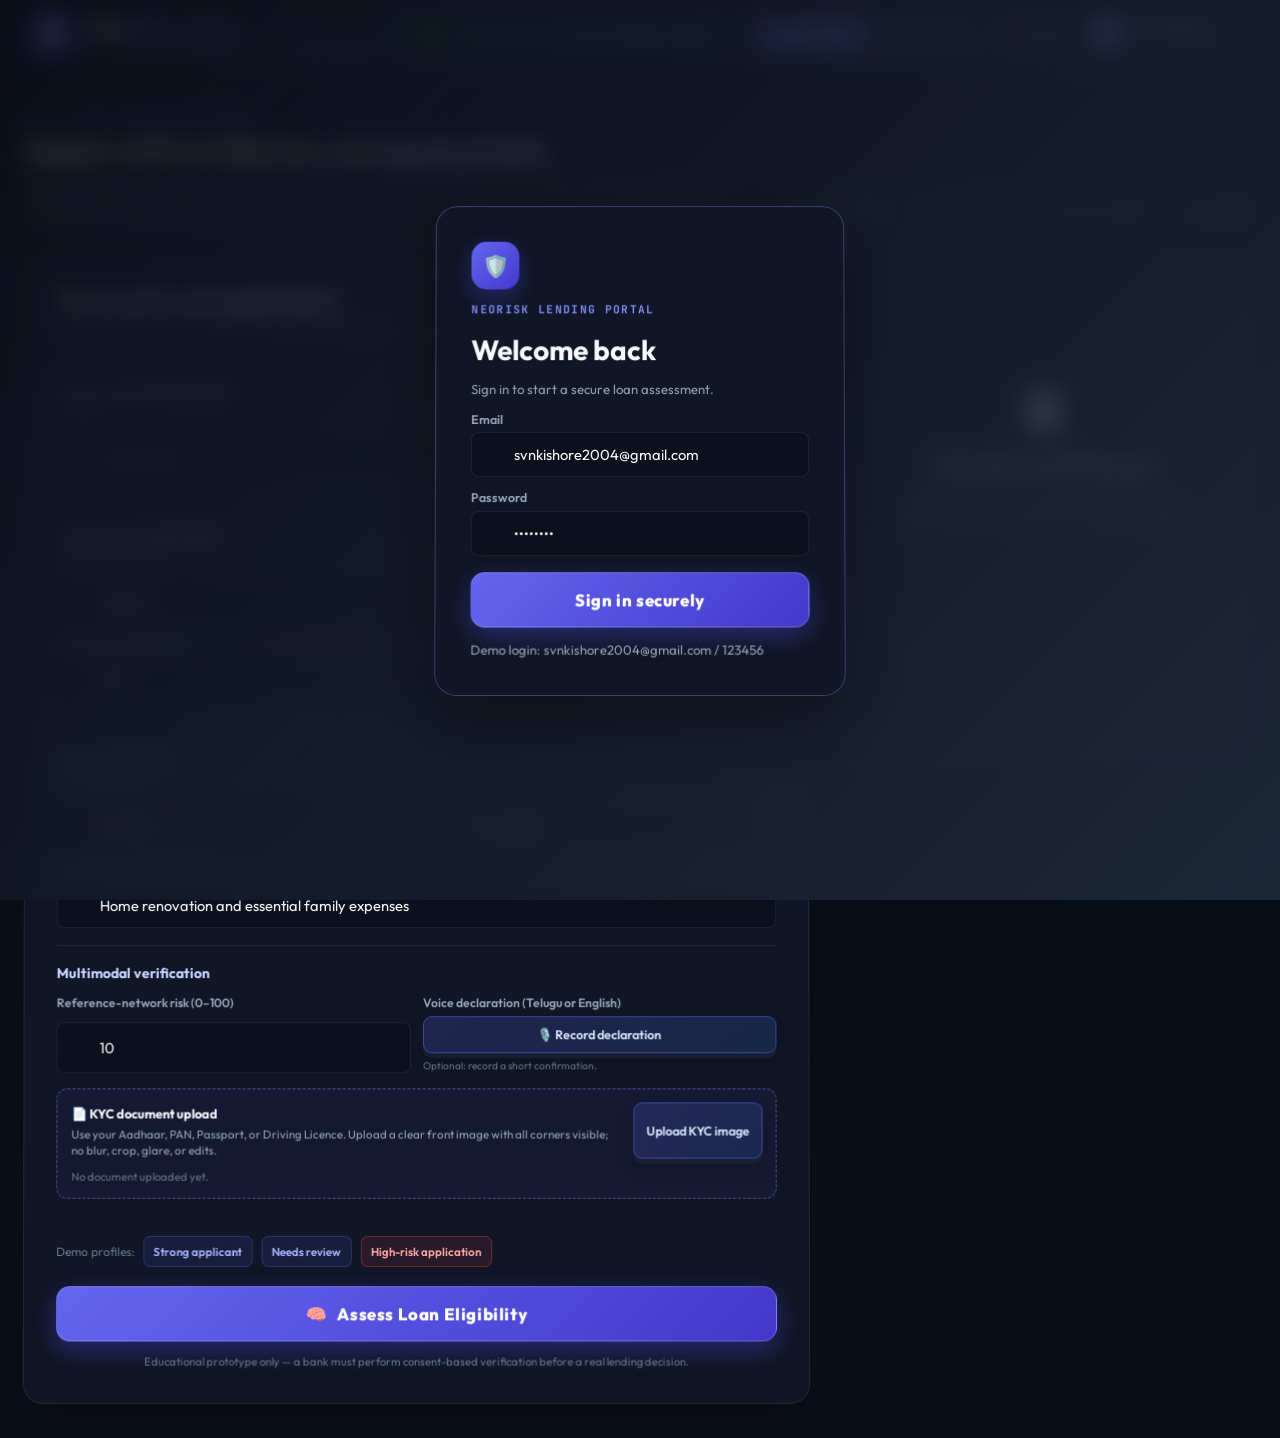
==== commit 323c0c6a: "Refactor: Move code to implementation folder and add profile features" ====
--- a/implementation/templates/index.html
+++ b/implementation/templates/index.html
@@ -14,10 +14,10 @@
   <form class="login-card" onsubmit="loginUser(event)">
     <div class="login-mark">🛡️</div><span class="eyebrow">NEORISK LENDING PORTAL</span>
     <h1>Welcome back</h1><p>Sign in to start a secure loan assessment.</p>
-    <label>Email<input id="login-email" class="app-input" type="email" value="rahul@example.com" required></label>
+    <label>Email<input id="login-email" class="app-input" type="email" value="svnkishore2004@gmail.com" required></label>
     <label>Password<input id="login-password" class="app-input" type="password" value="Loan@123" required></label>
     <button class="btn-pay-now" type="submit">Sign in securely</button>
-    <small id="login-message">Demo login: rahul@example.com / Loan@123</small>
+    <small id="login-message">Demo login: svnkishore2004@gmail.com / 123456</small>
   </form>
 </div>
 
@@ -263,7 +263,7 @@
         <div class="card-balance-val" id="wallet-balance">₹50,000.00</div>
         <div class="card-footer">
           <div class="card-holder-meta">
-            <div class="holder-name">RAHUL SHARMA</div>
+            <div class="holder-name">SVN KISHORE</div>
             <div class="card-number">•••• •••• •••• 4219</div>
           </div>
           <div class="bank-brand">SBI</div>
